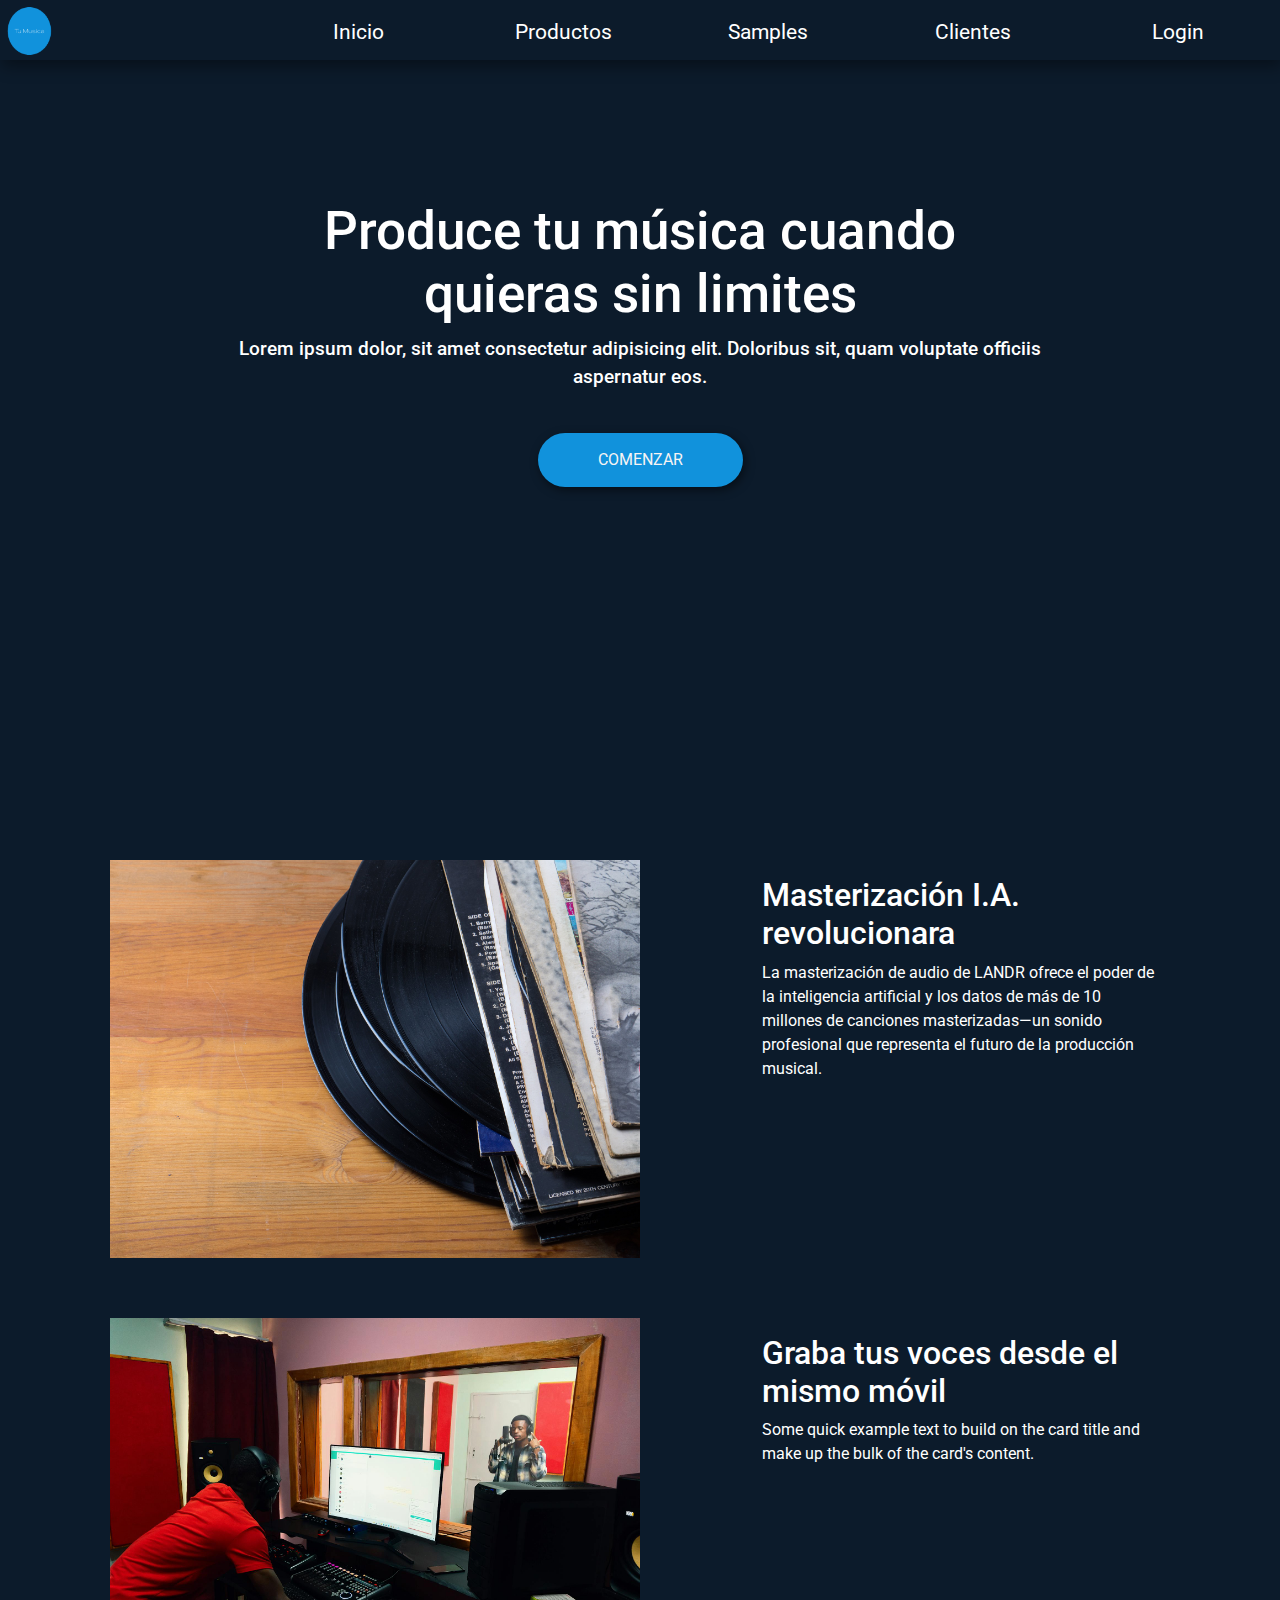
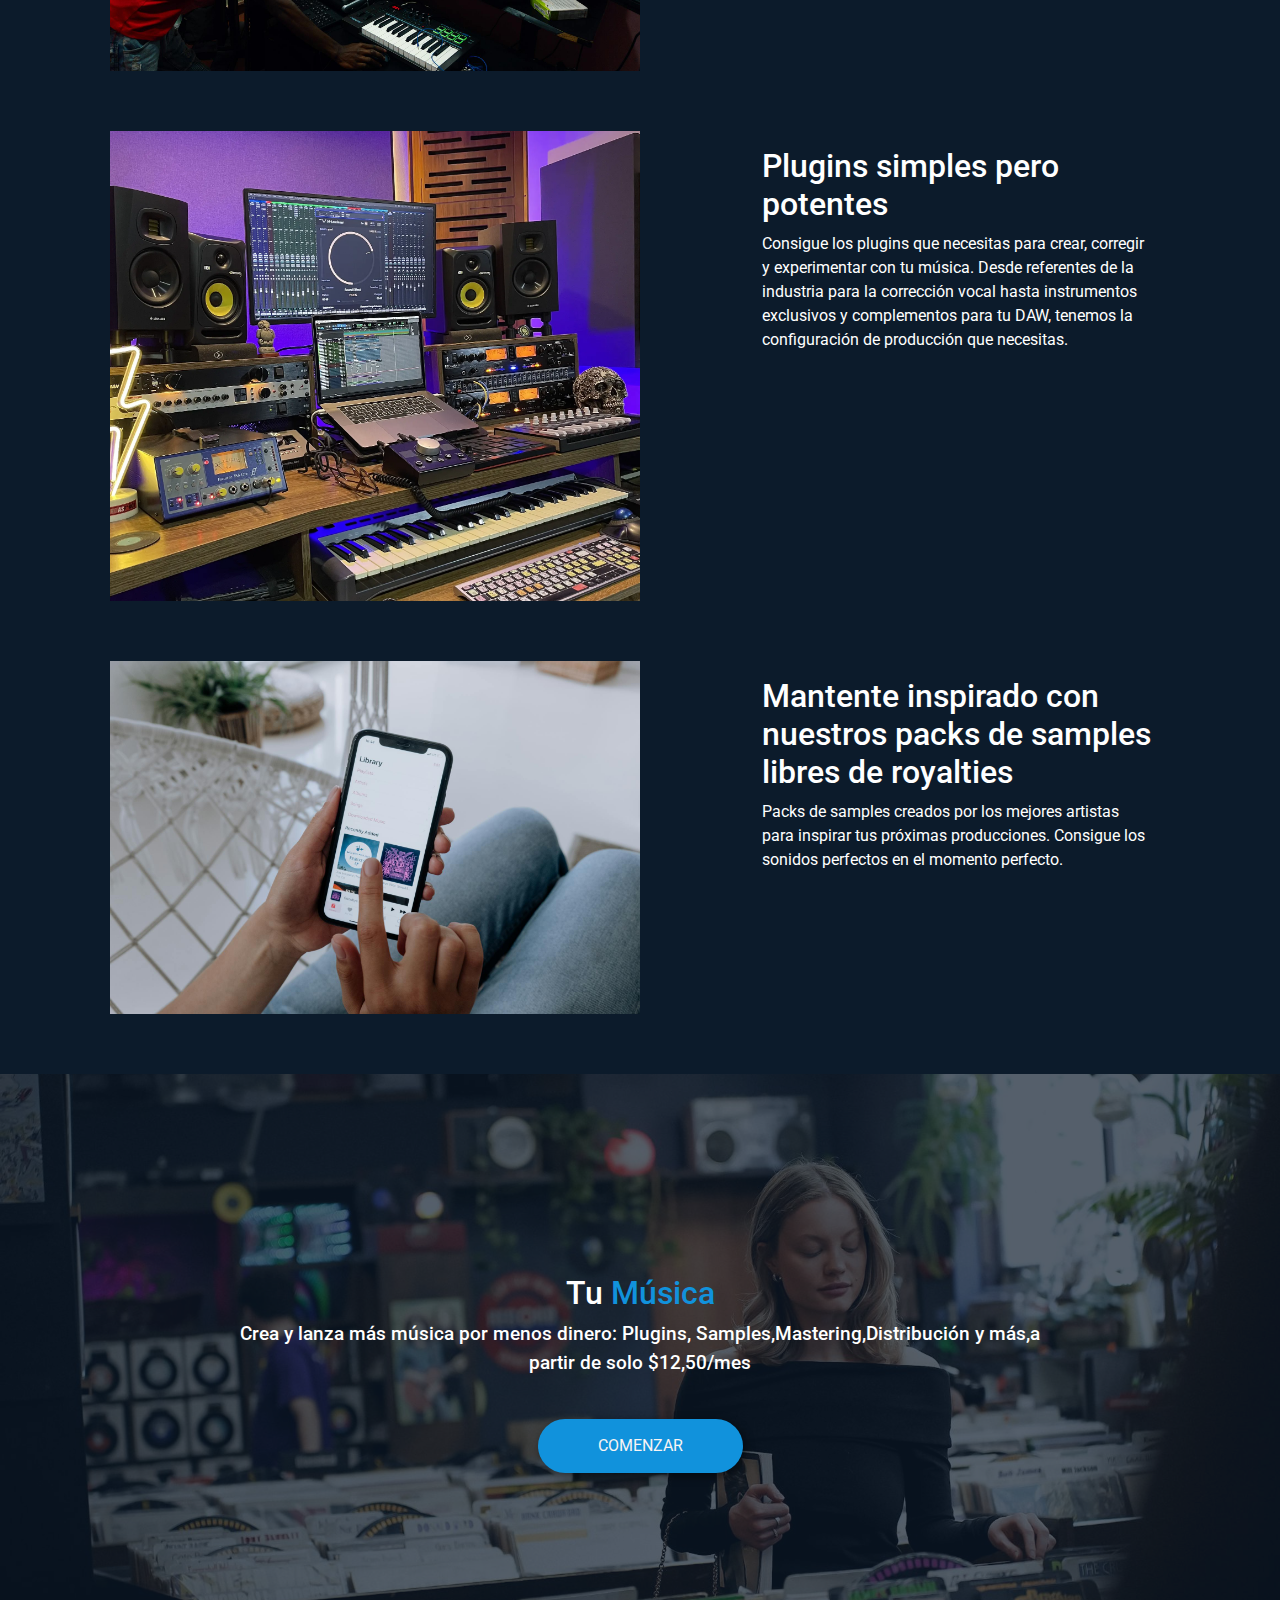
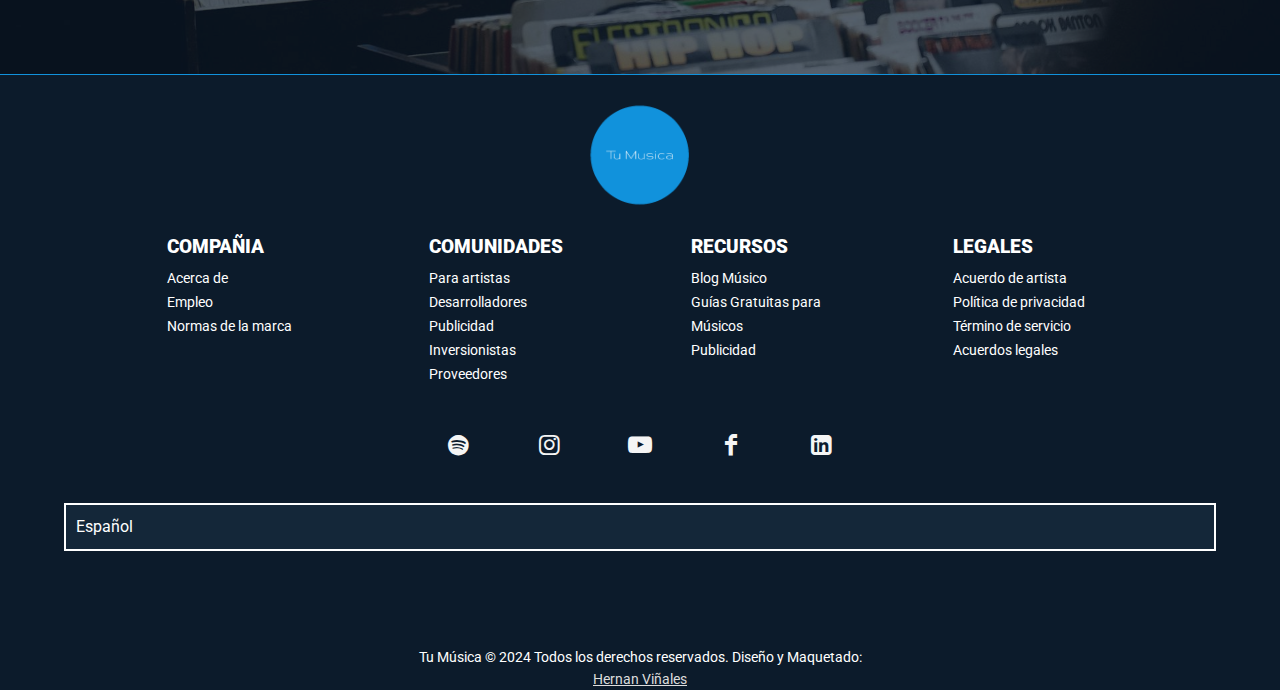
==== index.html @ 5f653633 "proyecto portfolio web con html css y js" ====
<!DOCTYPE html>
<html lang="en">
<head>
    <meta charset="UTF-8">
    <meta name="viewport" content="width=device-width, initial-scale=1.0">
    <title>::Tu música es tu lugar ::</title>

    <!-- Estilos CSS -->
    <link href="https://cdn.jsdelivr.net/npm/bootstrap@5.3.3/dist/css/bootstrap.min.css" rel="stylesheet" integrity="sha384-QWTKZyjpPEjISv5WaRU9OFeRpok6YctnYmDr5pNlyT2bRjXh0JMhjY6hW+ALEwIH" crossorigin="anonymous">
    <link rel="stylesheet" href="css/fontello.css">
    <link rel="stylesheet" href="css/index.css">



    <!-- Google Font -->
    <link rel="preconnect" href="https://fonts.googleapis.com">
    <link rel="preconnect" href="https://fonts.gstatic.com" crossorigin>
    <link href="https://fonts.googleapis.com/css2?family=Roboto:ital,wght@0,100;0,300;0,400;0,500;0,700;0,900;1,100;1,300;1,400;1,500;1,700;1,900&display=swap" rel="stylesheet">


    <!-- Theme Color -->
    <meta name="theme-color" content="#A366F1">

    <!-- Favicon -->
    <link rel="apple-touch-icon" sizes="180x180" href="assets/icons/apple-touch-icon.png">
    <link rel="icon" type="image/png" sizes="32x32" href="assets/icons/favicon-32x32.png">
    <link rel="icon" type="image/png" sizes="16x16" href="assets/icons/favicon-16x16.png">
    <link rel="manifest" href="assets/icons/site.webmanifest">

        <!--Metatags-->
    <meta name="description" content="Portafolio de un proyecto web desarrollado con HTML, CSS y Bootstrap,con diseño responsivo."> 
    <meta name="lang" content="es">
    <meta name="keywords" content="portfolio,música,producción,diseño web">
    <meta name="distribution" content="global">
    <meta name="author" content="Hernan Viñales">
    <meta name="robots" content="index, all, follow">

    <meta property="og:title" content="::Tu música es tu lugar ::">
    <meta property="og:description" content="Portfolio de proyecto web html, css y con diseño responsive">          
    <meta property="og:image" content="assets/icons/android-chrome-512x512.png"> 
    <meta property="og:url" content="https://www.">


</head>
<body>
  <!-- MODAL LOGIN -->

  <div class="modal fade" data-bs-backdrop="static" id="miModal">
    <div class="modal-dialog modal-dialog-centered  ">
      <div class="modal-content">
        <div class="modal-header">
          <img src="assets/icons/apple-touch-icon.png" alt="">
          <h2 class="modal-tittle">Tu Música</h2>
          <button class="btn-close" data-bs-dismiss="modal"></button>
        </div>
        <div class="modal-body">
          <form>
            <div class="mb-3">
              <label for="lbl-user" class="form-label">Email o nombre de usuario</label>
              <input type="text" class="form-control" id="lbl-user" placeholder="Email o nombre de usuario">
            </div>
            <div class="mb-3">
              <label for="lbl-user" class="form-label">Contraseña</label>
              <input type="text" class="form-control" id="lbl-user" placeholder="Contraseña ">
            </div>
            <button class="btn btn-success">Iniciar Sesión</button>
            <p id="hasOlvidado"><a href="#">¿Has olvidado tu contraseña?</a></p>
            <p><span>¿No tienes cuenta?</span><a href="#">Registrate en Tu Música</a></p>
          </form>
        </div>

      </div>
    </div>

  </div>

    <!-- NAVBAR -->
    <nav>   
        <div class="contenedor">
            <img id="logo" src="assets/icons/apple-touch-icon.png" alt="">
            <input type="checkbox" id="menu-bar">
            <label for="menu-bar"><img id="fotito" src="assets/imagenes/menu.png" alt=""></label>
            <div class="menu" >
                <ul class="list-unstyled">
                    <li>Inicio</li>
                    <li>Productos</li>
                    <li>Samples</li>
                    <li>Clientes</li>
                    <li data-bs-toggle="modal" data-bs-target="#miModal">Login</li>
                </ul>
            </div>
        </div>    
    </nav>
    <div id="relleno"></div>
    <header> 
        <!-- CAROUSEL -->
      
         <div id="carouselExampleAutoplaying" class="carousel slide" data-bs-ride="carousel">
            <div class="carousel-inner">
              <div class="carousel-item active">
                <img src="assets/imagenes/studio1.jpg" class="d-block w-100" alt="imagen de una bateria electrónica">
              </div>
              <div class="carousel-item">
                <img src="assets/imagenes/studio2.jpg" class="d-block w-100" alt="imagen de un rapero">
              </div>
              <div class="carousel-item">
                <img src="assets/imagenes/studio3.jpg" class="d-block w-100" alt="imagen de una guitarra electrica">
              </div>
            </div>
          
          </div>
          <div id="container-video">
            <video src="assets/video/45450-443133809.mp4"  autoplay muted loop></video>
          </div>
          <div id="container-slogan">
              <div id="slogan">
                  <h1 >Produce tu música cuando quieras sin limites</h1>
              <p>Lorem ipsum dolor, sit amet consectetur adipisicing elit. Doloribus sit, quam voluptate officiis aspernatur eos.</p>
              <button >COMENZAR</button>
              </div>
          </div>
    </header>
    <main> 

      <section class="contenedorUno container-md">
          <div class="card">
              <img src="assets/imagenes/card1.jpg"  alt="imagen de una interfaz de masterizacion de audio">
              <div class="card-body">
                <h2 class="card-title">Masterización I.A. revolucionara</h2>
                <p class="card-text">La masterización de audio de LANDR ofrece el poder de la inteligencia artificial y los datos de más de 10 millones de canciones masterizadas—un sonido profesional que representa el futuro de la producción musical.</p>

              </div>
            </div>
          <div class="card">
                <img src="assets/imagenes/card2.jpg"  alt="imagen de una persona grabando su voz en el estudio">
                <div class="card-body">
                  <h2 class="card-title">Graba tus voces desde el mismo móvil</h2>
                  <p class="card-text">Some quick example text to build on the card title and make up the bulk of the card's content.</p>

                </div>
              </div>
            <div class="card">
                <img src="assets/imagenes/card3.webp"  alt="imagen de plugins">
                <div class="card-body">
                  <h2 class="card-title">Plugins simples pero potentes</h2>
                  <p class="card-text">Consigue los plugins que necesitas para crear, corregir y experimentar con tu música. Desde referentes de la industria para la corrección vocal hasta instrumentos exclusivos y complementos para tu DAW, tenemos la configuración de producción que necesitas.</p>
                </div>
              </div>
            <div class="card">
                <img src="assets/imagenes/card4.jpg"  alt="imagen de una persona eligiendo su sample pack favorito">
                <div class="card-body">
                  <h2 class="card-title">Mantente inspirado con nuestros packs de samples libres de royalties</h2>
                  <p class="card-text">Packs de samples creados por los mejores artistas para inspirar tus próximas producciones. Consigue los sonidos perfectos en el momento perfecto.</p>

                </div>
              </div>
        </section>
        <section class="contenedorDos">
            <div class="plan">
                <img id="refPago" src="assets/imagenes/planesPago.jpg" alt="">
                <div id="slogan-plan">
                    <div id="slogan">
                        <h2>Tu <span>Música</span></h2>
                    <p>Crea y lanza más música por menos dinero: Plugins, Samples,Mastering,Distribución y más,a partir de solo $12,50/mes </p>
                    <button >COMENZAR</button>
                    </div>
                </div>
    
            </div>
            <div class="comments">
              <div id="carouselExampleDark" class="carousel carousel-dark slide">
                <div class="carousel-indicators">
                  <input type="radio" data-bs-target="#carouselExampleDark" data-bs-slide-to="0" class="active" aria-current="true" aria-label="Slide 1"></input>
                  <input type="radio" data-bs-target="#carouselExampleDark" data-bs-slide-to="1" aria-label="Slide 2"></input>
                  <input type="radio" data-bs-target="#carouselExampleDark" data-bs-slide-to="2" aria-label="Slide 3"></input>
                </div>
                <div class="carousel-inner">
                  <div class="carousel-item active" data-bs-interval="10000">
                    <blockquote class="blockquote">
                      <p class="mb-0">“El éxito es la suma de pequeños esfuerzos repetidos día tras día.”</p>
                      <footer class="blockquote-footer">
                        <cite title="Source Title">Robert Collier</cite>
                      </footer>
                    </blockquote>
                  </div>
                  <div class="carousel-item" data-bs-interval="2000">
                    <blockquote class="blockquote">
                      <p class="mb-0">“El éxito es la suma de pequeños esfuerzos repetidos día tras día.”</p>
                      <footer class="blockquote-footer">
                        <cite title="Source Title">Robert Collier</cite>
                      </footer>
                    </blockquote>
                  </div>
                  <div class="carousel-item">
                    <blockquote class="blockquote">
                      <p class="mb-0">“El éxito es la suma de pequeños esfuerzos repetidos día tras día.”</p>
                      <footer class="blockquote-footer">
                        <cite title="Source Title">Robert Collier</cite>
                      </footer>
                    </blockquote>
                  </div>
                </div>
                <button class="carousel-control-prev" type="button" data-bs-target="#carouselExampleDark" data-bs-slide="prev">
                  <span class="carousel-control-prev-icon" aria-hidden="true"></span>
                  <span class="visually-hidden">Previous</span>
                </button>
                <button class="carousel-control-next" type="button" data-bs-target="#carouselExampleDark" data-bs-slide="next">
                  <span class="carousel-control-next-icon" aria-hidden="true"></span>
                  <span class="visually-hidden">Next</span>
                </button>
              </div>      
            </div>
        </section>
    </main>
    <footer id="footerPrincipal">
      <div id="logoFooter">
        <img src="assets/icons/android-chrome-512x512.png" alt="">
      </div>
      <div id="footerVinculos">
        <section>
          <h3>COMPAÑIA</h3>
          <ul>
            <li><a href="#">Acerca de</a></li>
            <li><a href="#">Empleo</a></li>
            <li><a href="#">Normas de la marca</a></li>
          </ul>
        </section>
        <section>
          <h3>COMUNIDADES</h3>
          <ul>
            <li><a href="#">Para artistas</a></li>
            <li><a href="#">Desarrolladores</a></li>
            <li><a href="#">Publicidad</a></li>
            <li><a href="#">Inversionistas</a></li>
            <li><a href="#">Proveedores</a></li>
          </ul>
        </section>
        <section>
          <h3>RECURSOS</h3>
          <ul>
            <li><a href="#">Blog Músico</a></li>
            <li><a href="#">Guías Gratuitas para Músicos</a></li>
            <li><a href="#">Publicidad</a></li>
          </ul>
        </section>
        <section>
          <h3>LEGALES</h3>
          <ul>
            <li><a href="#">Acuerdo de artista</a></li>
            <li><a href="#">Política de privacidad</a></li>
            <li><a href="#">Término de servicio</a></li>
            <li><a href="#">Acuerdos legales</a></li>
          </ul>
        </section>
      </div>
      <div id="redesFooter">
        <i class="icon-spotify"></i>
        <i class="icon-instagram"></i>
        <i class="icon-youtube-play"></i>
        <i class="icon-facebook"></i>
        <i class="icon-linkedin-squared"></i>
      </div>
      <div id="lenguajeFooter">
        <select id="language-menu">
          <option value="en">English</option>
          <option value="es" selected>Español</option>
          <option value="fr">Français</option>
          
        </select>
      </div>
      
      <div id="copyFooter">
        <p>Tu Música &copy;  2024 Todos los derechos reservados. Diseño y Maquetado: <a href="https://www.linkedin.com/in/hernan-vinales-304808326/" target="_blank"> Hernan Viñales</a></p>
      </div>
    </footer>
    
    <!-- JS BOOTSTRAP -->

<script src="https://cdn.jsdelivr.net/npm/@popperjs/core@2.11.8/dist/umd/popper.min.js" integrity="sha384-I7E8VVD/ismYTF4hNIPjVp/Zjvgyol6VFvRkX/vR+Vc4jQkC+hVqc2pM8ODewa9r" crossorigin="anonymous"></script>
<script src="https://cdn.jsdelivr.net/npm/bootstrap@5.3.3/dist/js/bootstrap.min.js" integrity="sha384-0pUGZvbkm6XF6gxjEnlmuGrJXVbNuzT9qBBavbLwCsOGabYfZo0T0to5eqruptLy" crossorigin="anonymous"></script>
<script src="js/index.js"></script>
</body>
</html>
---- css/fontello.css ----
@font-face {
  font-family: 'fontello';
  src: url('../font/fontello.eot?54312910');
  src: url('../font/fontello.eot?54312910#iefix') format('embedded-opentype'),
       url('../font/fontello.woff2?54312910') format('woff2'),
       url('../font/fontello.woff?54312910') format('woff'),
       url('../font/fontello.ttf?54312910') format('truetype'),
       url('../font/fontello.svg?54312910#fontello') format('svg');
  font-weight: normal;
  font-style: normal;
}
/* Chrome hack: SVG is rendered more smooth in Windozze. 100% magic, uncomment if you need it. */
/* Note, that will break hinting! In other OS-es font will be not as sharp as it could be */
/*
@media screen and (-webkit-min-device-pixel-ratio:0) {
  @font-face {
    font-family: 'fontello';
    src: url('../font/fontello.svg?54312910#fontello') format('svg');
  }
}
*/
[class^="icon-"]:before, [class*=" icon-"]:before {
  font-family: "fontello";
  font-style: normal;
  font-weight: normal;
  speak: never;

  display: inline-block;
  text-decoration: inherit;
  width: 1em;
  margin-right: .2em;
  text-align: center;
  /* opacity: .8; */

  /* For safety - reset parent styles, that can break glyph codes*/
  font-variant: normal;
  text-transform: none;

  /* fix buttons height, for twitter bootstrap */
  line-height: 1em;

  /* Animation center compensation - margins should be symmetric */
  /* remove if not needed */
  margin-left: .2em;

  /* you can be more comfortable with increased icons size */
  /* font-size: 120%; */

  /* Font smoothing. That was taken from TWBS */
  -webkit-font-smoothing: antialiased;
  -moz-osx-font-smoothing: grayscale;

  /* Uncomment for 3D effect */
  /* text-shadow: 1px 1px 1px rgba(127, 127, 127, 0.3); */
}

.icon-linkedin-squared:before { content: '\e800'; } /* '' */
.icon-down-open:before { content: '\e801'; } /* '' */
.icon-youtube-play:before { content: '\f16a'; } /* '' */
.icon-instagram:before { content: '\f16d'; } /* '' */
.icon-spotify:before { content: '\f1bc'; } /* '' */
.icon-facebook:before { content: '\f30c'; } /* '' */
---- css/index.css ----
*{box-sizing: border-box;margin:0;padding: 0;}

html{
    --colorMainUno:#1192DC;
    --colorMainDos:#0C1B2B;
}
body,main,header,nav,footer,.card,.contenedorUno,.contenedorDos{width:100% !important}

body{
    background-color: #0C1B2B;
    font-family: "Roboto", sans-serif;  
}
#relleno{
    height:60px;

}

/* MODAL LOGIN */

div.modal{
    z-index: 3000 !important;
}

div.modal-content{
    background-color: var(--colorMainDos);
    color: white;
    border: 1px solid rgb(114, 114, 114) !important;
    padding:10px;
    position: relative;
    z-index: 2002 !important;
    
 

}

.modal-header img{
    width:70px;
}

button.btn-close{
    filter: invert();
    position: absolute;
    top: 30px;
    right: 30px;
    font-size: 1rem;
}


form button{
    background-color: var(--colorMainUno) !important ;
    margin: 20px 0;
    outline: none !important;
    border-radius: 50px !important;
    width:100%;
    height:45px;

    
}

form a{
    text-decoration: none;
    color: white;
}

#hasOlvidado{
    text-align: center;
    margin-bottom: 2.4rem;
}

form span{
    color: #8d8d8d;
    margin-right:5px;
}


/* NAV BAR */

#menu-bar{
    display: none;
}

nav{
    position: fixed;
    z-index:2000;
}

.contenedor{
    height:60px;
    background-color: #0C1B2B;
 
  
    width: 100%;

    box-shadow: 2px 6px 15px rgba(0, 0, 0, 0.4);    
 
}
.contenedor label{
    position: absolute;
    right: 15px;
    top: 14px;

}

#fotito{
    filter: invert();
    cursor: pointer;
}

.menu{
    height:100vh;
    position: absolute;
    width:80%;
    top:3.7rem;
    background-color: #0C1B2B;
    transform: translateX(125%);
    transition:0.5s;
   
}


.menu ul{
    color: white;
     font-weight: semi-bold;
     font-size:1.3rem;
  
     
     
}

.menu ul li{
width:100%;
height:50px;
padding:30px 40px ;
display: flex;
align-items: center;

}


#menu-bar:checked ~ .menu{
    transform: translateX(25%)
}


#logo{
    width:53px;
    margin-left:3px;
    margin-top: 2px;

}

/* CAROUSEL */

header{
    height:700px;
}

header .carousel-item img{
    height:700px;
    object-fit: cover;
    
}
header .carousel{
    position: relative; 
}

#container-slogan,#slogan-plan{
    position: absolute;
    top: 150px;
    color: white;
    width:100%;
    height: 300px;
    margin:0 auto;
    
}

#slogan{
    text-align: center;
    padding:40px;
}
#slogan h1{
    font-size: 2.2em;
}

#slogan p{
font-size:1.2rem;
font-weight: bold;


}
#container-slogan button,#slogan-plan button{
    margin-top:25px;
    padding:15px 60px;
    border-radius: 30px;
    background-color: #1192DC;
    outline: none;
    border: none;
    color: rgb(247, 244, 244);
    box-shadow: 2px 3px 10px rgba(0, 0, 0, 0.5);
}

#container-video{
    display: none;
}

/* MAIN */

.contenedorUno{
    margin-top:100px;
}
.card{
    background-color: transparent;
    color: white;
    border:none;
    
}


.plan{
    width:100%;
    margin:0 !important;
    padding: 0 !important;
    position: relative;
}


#refPago{
    height:600px;
    object-fit: cover;
    width:100%;
    object-position: 80%;
    opacity:.3;
}

span{
    color:#1192DC ;
}

/* CAROUSEL CITAS */

.comments .carousel{
    height:500px;
}

.carousel-indicators input[type='radio']{
    border-radius: 50%;
    width:12px;
    height: 12px;
    margin-right:20px;
}

.comments .carousel-item{
    color: white;
}

.blockquote{
    height:500px;
    padding-top:150px;
    text-align: center;
    width:50%;
    margin: 0 auto;
}

.blockquote-footer{

        margin-top:50px;
        color:white


}


/* FOOTER */


#footerPrincipal{

    border-top:1px solid var(--colorMainUno);
    
}

/* LOGO FOOTER*/

#logoFooter img{
    
    width:120px;
    margin:20px auto;
    display: block;
}

/* VINCULOS FOOTER */

#footerVinculos{
    margin-top: 50px;
    margin-bottom: 60px;
    display: flex;
    flex-wrap: wrap;
    justify-content: center;
}
section{

    width: 160px; 
}

h3{
    font-size: .9rem;
    color: #ffffff;
    font-weight: 900;
   

}
ul{
    list-style: none;
    padding: 0;
    
}

ul li a{
    font-size: .8em;
    color: rgb(255, 255, 255);
    text-decoration: none;
    
}



/* LENGUAJE FOOTER */

    #lenguajeFooter{
        position: relative;
        width:100%;
        margin-top:40px;
    }

    #language-menu{
        color: white;
        width:90%;
        border:2px solid white !important;
        padding:10px;
        text-align:left;
        display: block;
        margin: 0 auto;
        background-color: #142739;
        appearance: none;
        position: relative;
    }

    option{
    color: white;
    font-size:1.2em;
    position: absolute;
    top:5px;
    right: 36px;
    }

    .dropdown-menu{
        width:90%;
        background-color: #142739;
    }

    .dropdown-item{
        color: white;
        font-weight: 400;
    padding:20px 10px;
        

    }

    .icon-down-open{
        color: white;
        position: absolute;
        top: 8px;
        right: 40px;
        font-size: 1.4rem;

    }

    /* REDES SOCIALES*/

    #redesFooter{

    width:92%;
    margin:25px auto;
    display: flex;
    color: rgb(245, 245, 245);
    font-size:1.3em;
    justify-content: space-around


    }


    /* DERECHOS DE AUTOR */

    #copyFooter{

        margin-top: 3rem;
        color: white;
        text-align: center;
        font-size: .9rem;
    }

    #copyFooter p{

        display: block;
        text-decoration: none;
        color:rgb(255, 255, 255);
        margin-bottom:10px;

    }

@media screen and (min-width:768px){

    /* MODAL LOGIN */


    div.modal-content{
        background-color: var(--colorMainDos);
        color: white;
        border: 1px solid rgb(114, 114, 114) !important;
        padding:50px;
        position: relative;
        z-index: 2002 !important;
        
    }
 
    /* NAV */

    .contenedor label{
        position: absolute;
        right: 25px;
        top: 14px;
    
    }

    .menu{
        height:100vh;
        position: absolute;
        width:50%;
        top:3.7rem;
        background-color: #0C1B2B;
        transform: translateX(200%);
        transition:0.5s;
       
    }
    
    
    .menu ul{
        color: white;
         font-weight: semi-bold;
         font-size:1.3rem;
      
          
    }
    
    .menu ul li{
    width:100%;
    height:50px;
    padding:30px 40px ;
    
    }
    
    
    
    #menu-bar:checked ~ .menu{
        transform: translateX(100%)
    }
    
    
    #logo{
        width:55px;
        margin-left:12px;
        margin-top: 2px;
    
    }


    /* VINCULOS FOOTER */

    #footerVinculos{
        margin-top: 70px;
        display: flex;
        flex-wrap: wrap;
        justify-content: center;
        gap: 23px;
    }
    section{

        width: 160px; 
    }

    h3{
        font-size: 1.2rem;
        color: #ffffff;

    }
    ul{
        list-style: none;
        padding: 0;
        
    }

    ul li a{
        font-size: .9em;
        color: rgb(255, 255, 255);
        text-decoration: none;
        
    }

}

@media screen and (min-width:992px){

     /* NAV BAR */

    .contenedor{
        display: flex;
    
    }
    #logo{
        margin-left: auto;
    }

    .contenedor label{
        position: absolute;
        right: 15px;
        top: 14px;
        display: none;
    }

    .menu{
        height:60px;
        position: inherit;
        width:80%;
        margin-left: auto;
        transform: none;
        transition:0s;

    }

    .menu ul{
        color: white;
        font-weight: semi-bold;
        font-size:1.3rem;
        display: flex;


    }

    .menu ul li{

    height:50px;
    padding:30px 40px ;
    display: flex;
    align-items: center;
    justify-content: center;
    padding-top:33px;
    cursor: pointer;
    }


    .menu ul li:hover{
        background-color: white;
        color: black;
    }




    #menu-bar:checked ~ .menu{
        transform: translateX(25%)
    }


    #logo{
        width:53px;
        margin-left:3px;
        margin-top: 2px;
        

    }


    /* CAROUSEL */

    .carousel{
        display: none;
      
    }

    nav{
      max-width:100vw;
    }


    #container-video{
        display: block;   
    }

    video{
        width: 100%;
        height:700px;
        object-fit: cover;
        opacity:.8;
    }


    
    #container-slogan,#slogan-plan{
        position: absolute;
        top: 160px;
        color: white;
        width:100%;
        height: 300px;
        margin:0 auto;

    }
    
    #slogan{
        font-size:1.5rem;
        width: 70%;
        margin:0 auto;
        text-align: center;
        padding:40px;
    }
    #slogan p{
    font-size:1.2rem;
    font-weight:500;
    }
    #container-slogan button,#slogan-plan button{
        font-size: 1rem;
        margin-top:25px;
        padding:15px 60px;
        border-radius: 30px;
        background-color: #1192DC;
        outline: none;
        border: none;
        color: rgb(247, 244, 244);
        box-shadow: 2px 3px 10px rgba(0, 0, 0, 0.5);
    }


    /*MAIN*/
   
 
    .contenedorUno{
       width:100%;
  
    }

    .card{

        margin-bottom:60px;
        margin: 60px auto;
        display: flex;
        width:95% !important;
        flex-direction: row;
        justify-content: center;
        gap:3rem
      
    }

    .card img{
       
        width:50%;
        object-fit: cover;
    }

    .card-body{
        max-width: 40%;
      
    }

  .card-body h5{
    font-size: 2.5rem;
      
    } 
}


@media screen and (min-width:1200px){

    /* MODAL LOGIN */

    
form button{
    background-color: var(--colorMainUno) !important ;
    margin: 10px 0;
    outline: none !important;
    border-radius: 50px !important;
    width:100%;
    height:40px;
    
}

    /*MAIN*/

        #relleno{

            height: 60px;
        }

     .navbar-hidden {
        transform: translateY(-100%); 
     }


    nav{
        transition: transform .6s ease; 
    
    }
 
    .contenedorUno{
        width:100%;

   
     }
 
     .card{
 
         margin-bottom:60px;
         margin: 60px auto;
         display: flex;
         width:95% !important;
         flex-direction: row;
         justify-content: space-between;
         gap:3rem;
       
       
     }
 
     .card img{
        
         width:50%;
         object-fit: cover;
     }
 
     .card-body{
         max-width: 40%;
       
     }
 
   .card-body h5{
     font-size: 2.5rem;
       
     } 


     /* FOOTER */


#footerPrincipal{

    height:450px;
    border-top:1px solid var(--colorMainUno);
    
}

/* LOGO FOOTER*/

#logoFooter img{
    
    width:120px;
    margin:20px auto;
    display: block;
}

/* VINCULOS FOOTER */

#footerVinculos{
    width: 80%;
    margin-top: 80px;
    margin: 0 auto;
    display: flex;
    flex-wrap: wrap;
    justify-content: space-around;

}
section{

    width: 160px; 
}

h3{
    font-size: 1.2rem;
    color: #ffffff;

}
ul{
    list-style: none;
    padding: 0;
    
}

ul li a{
    font-size: .9em;
    color: rgb(255, 255, 255);
    text-decoration: none;
    
}

/* DERECHOS DE AUTOR */

#copyFooter{
    margin-top: 6rem;
    color: white;
    text-align: center;
    font-size: .9rem;
}

#copyFooter a{
    display: block;

    color:rgb(221, 221, 221);
    margin-bottom:10px;
}

/* LENGUAJE FOOTER */

#lenguajeFooter{
    position: relative;
    width:100%;
    margin-top:40px;
}

#language-menu{
    color: white;
    width:90%;
    border:2px solid white !important;
    padding:10px;
    text-align:left;
    display: block;
    margin: 0 auto;
    background-color: #142739;
    appearance: none;
    position: relative;
}

option{
color: white;
font-size:1.2em;
position: absolute;
top:5px;
right: 36px;
}

.dropdown-menu{
    width:90%;
    background-color: #142739;
}

.dropdown-item{
    color: white;
    font-weight: 400;
   padding:20px 10px;
    

}

.icon-down-open{
    color: white;
    position: absolute;
    top: 8px;
    right: 40px;
    font-size: 1.4rem;

}

/* REDES SOCIALES*/

#redesFooter{

   width:40%;
   margin:25px auto;
   display: flex;
   color: rgb(245, 245, 245);
   font-size:1.5rem;
   justify-content: space-evenly;
  


}
    
}
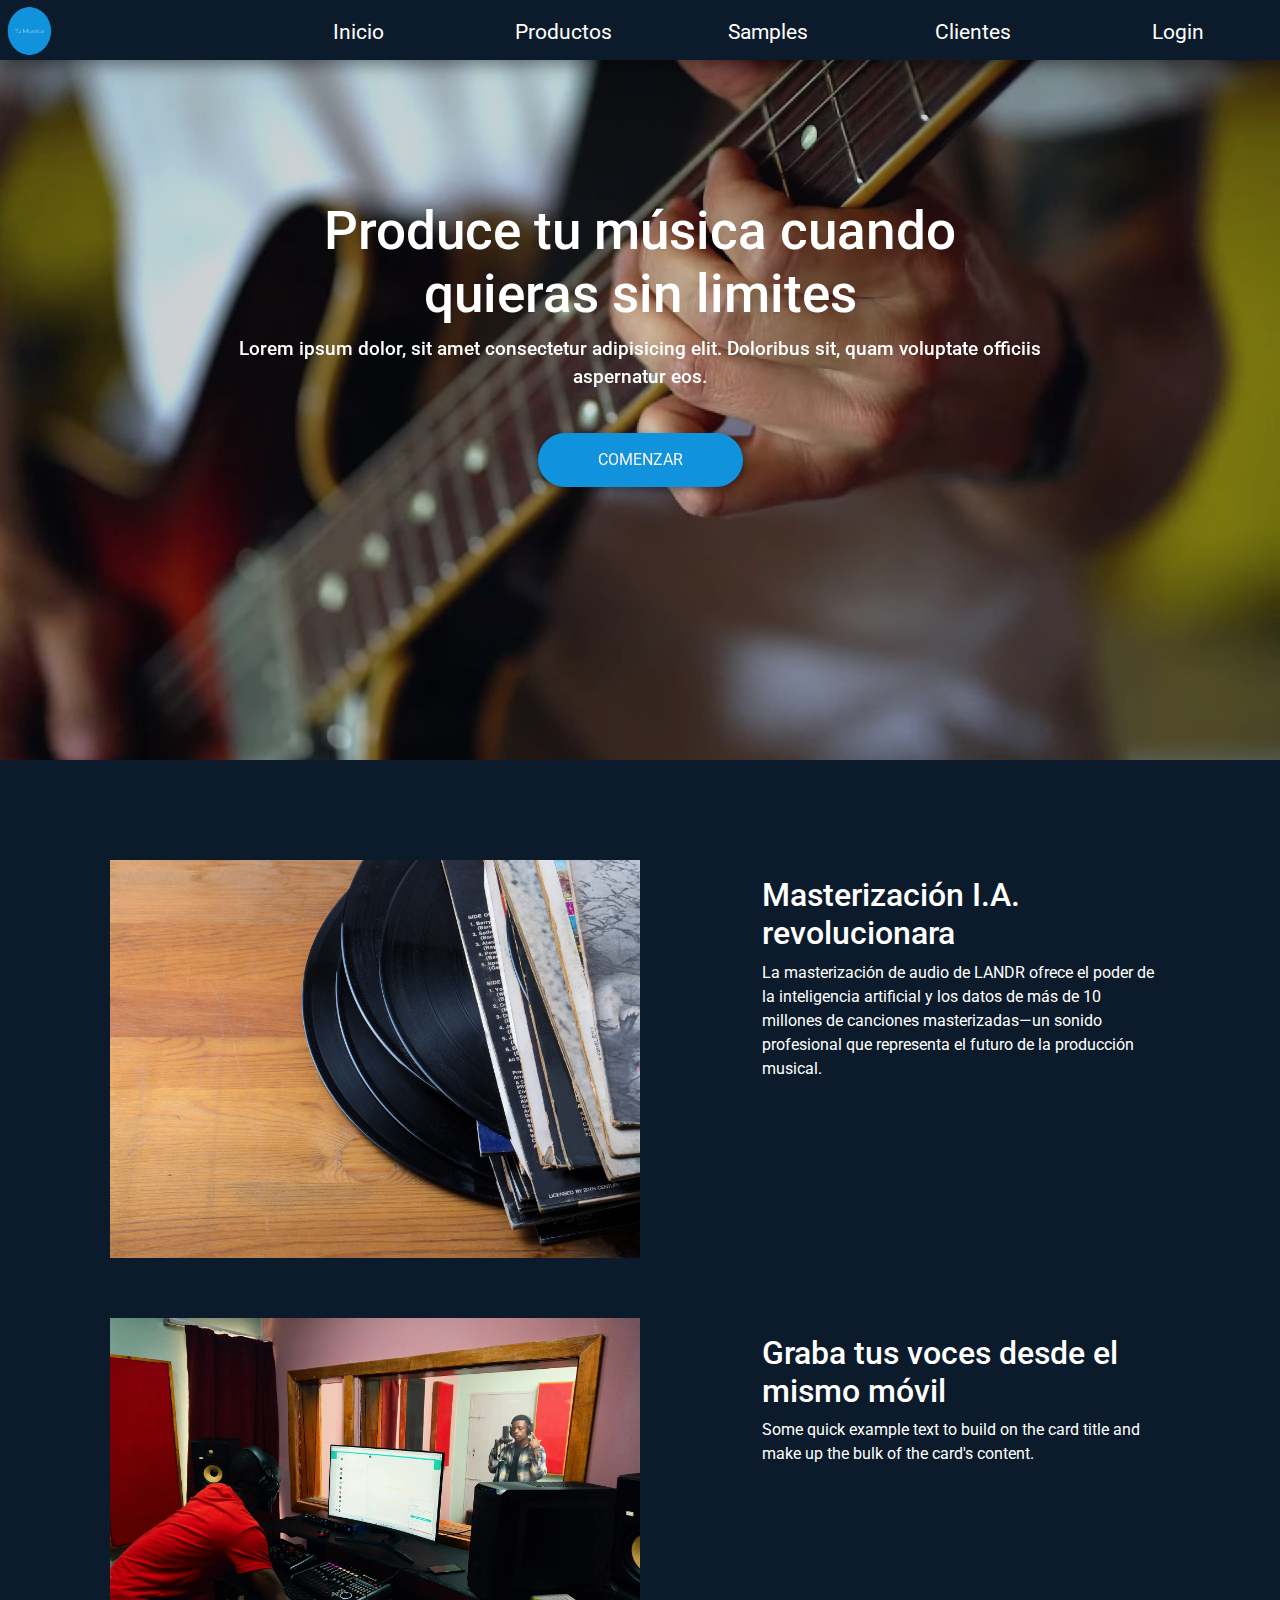
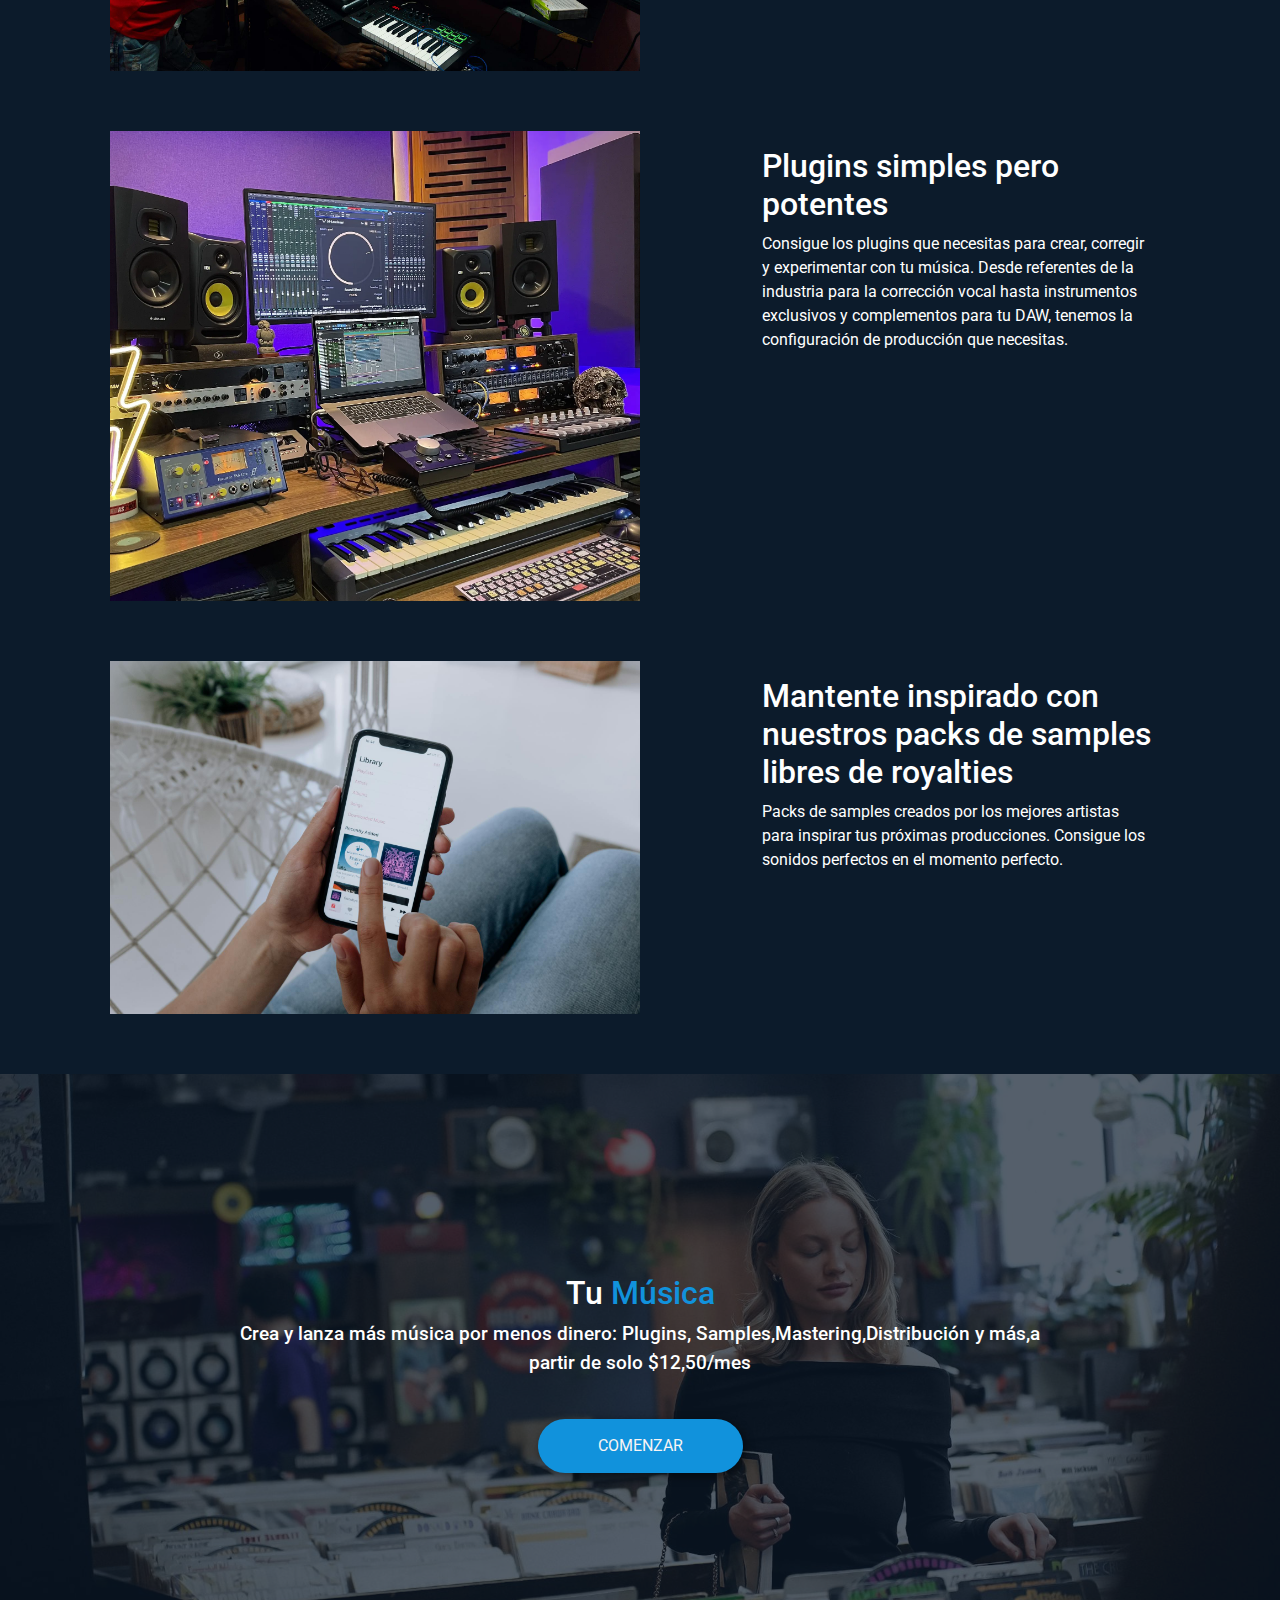
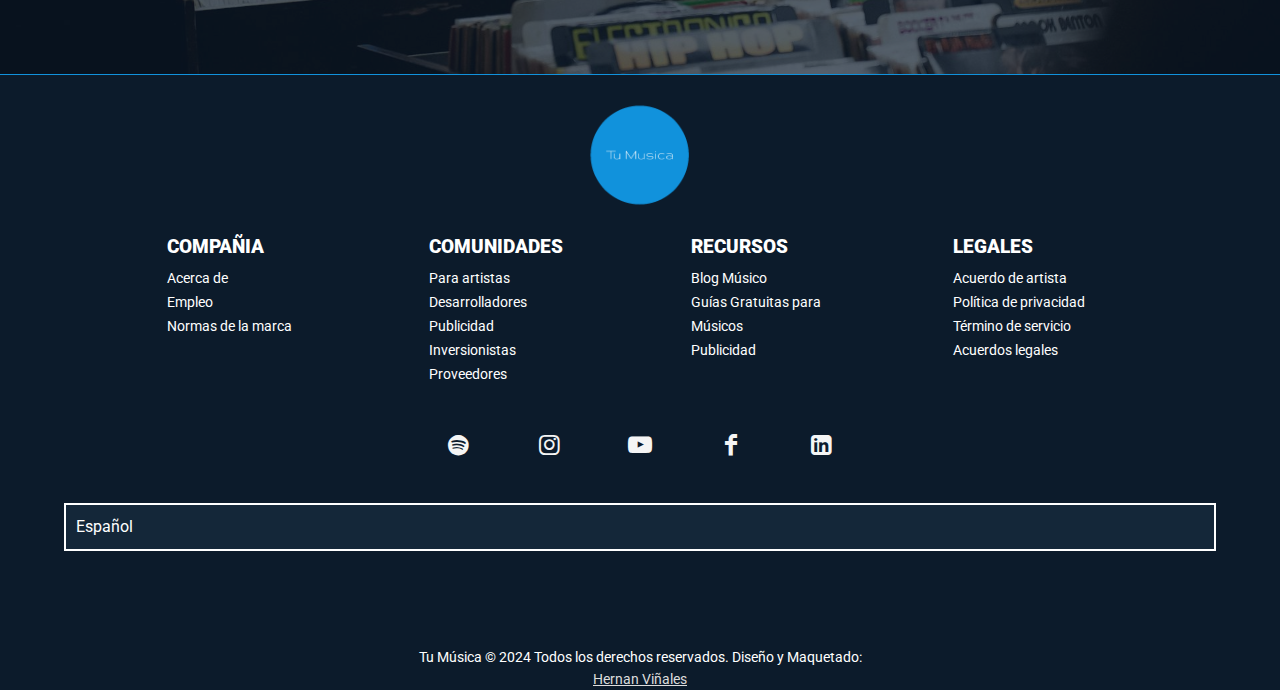
==== commit 17c56a8a: "cambie el formato de video de mp4 a webm" ====
--- a/index.html
+++ b/index.html
@@ -38,7 +38,7 @@
     <meta property="og:title" content="::Tu música es tu lugar ::">
     <meta property="og:description" content="Portfolio de proyecto web html, css y con diseño responsive">          
     <meta property="og:image" content="assets/icons/android-chrome-512x512.png"> 
-    <meta property="og:url" content="https://www.">
+    <meta property="og:url" content="https://proyectowebresponsive.netlify.app/">
 
 
 </head>
@@ -110,7 +110,7 @@
           
           </div>
           <div id="container-video">
-            <video src="assets/video/45450-443133809.mp4"  autoplay muted loop></video>
+            <video src="assets/video/videoHeader.webm"  autoplay muted loop></video>
           </div>
           <div id="container-slogan">
               <div id="slogan">
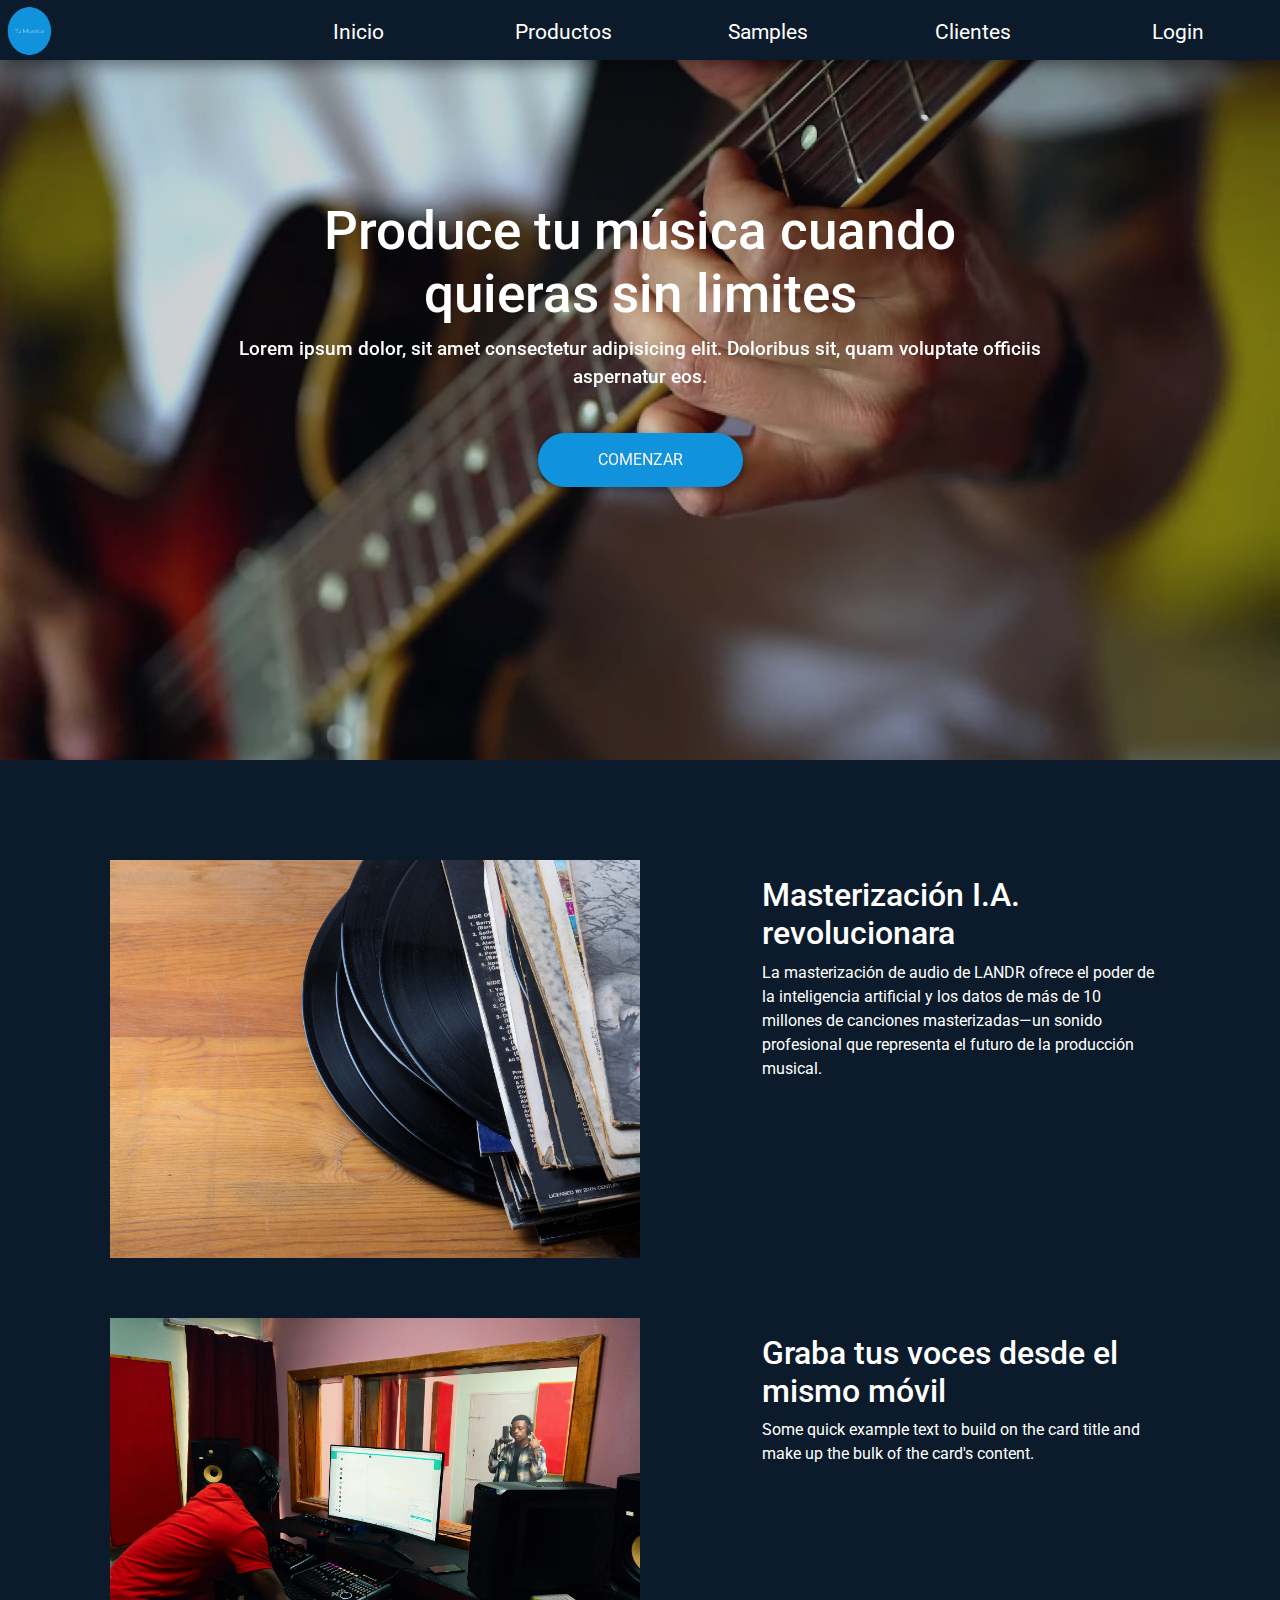
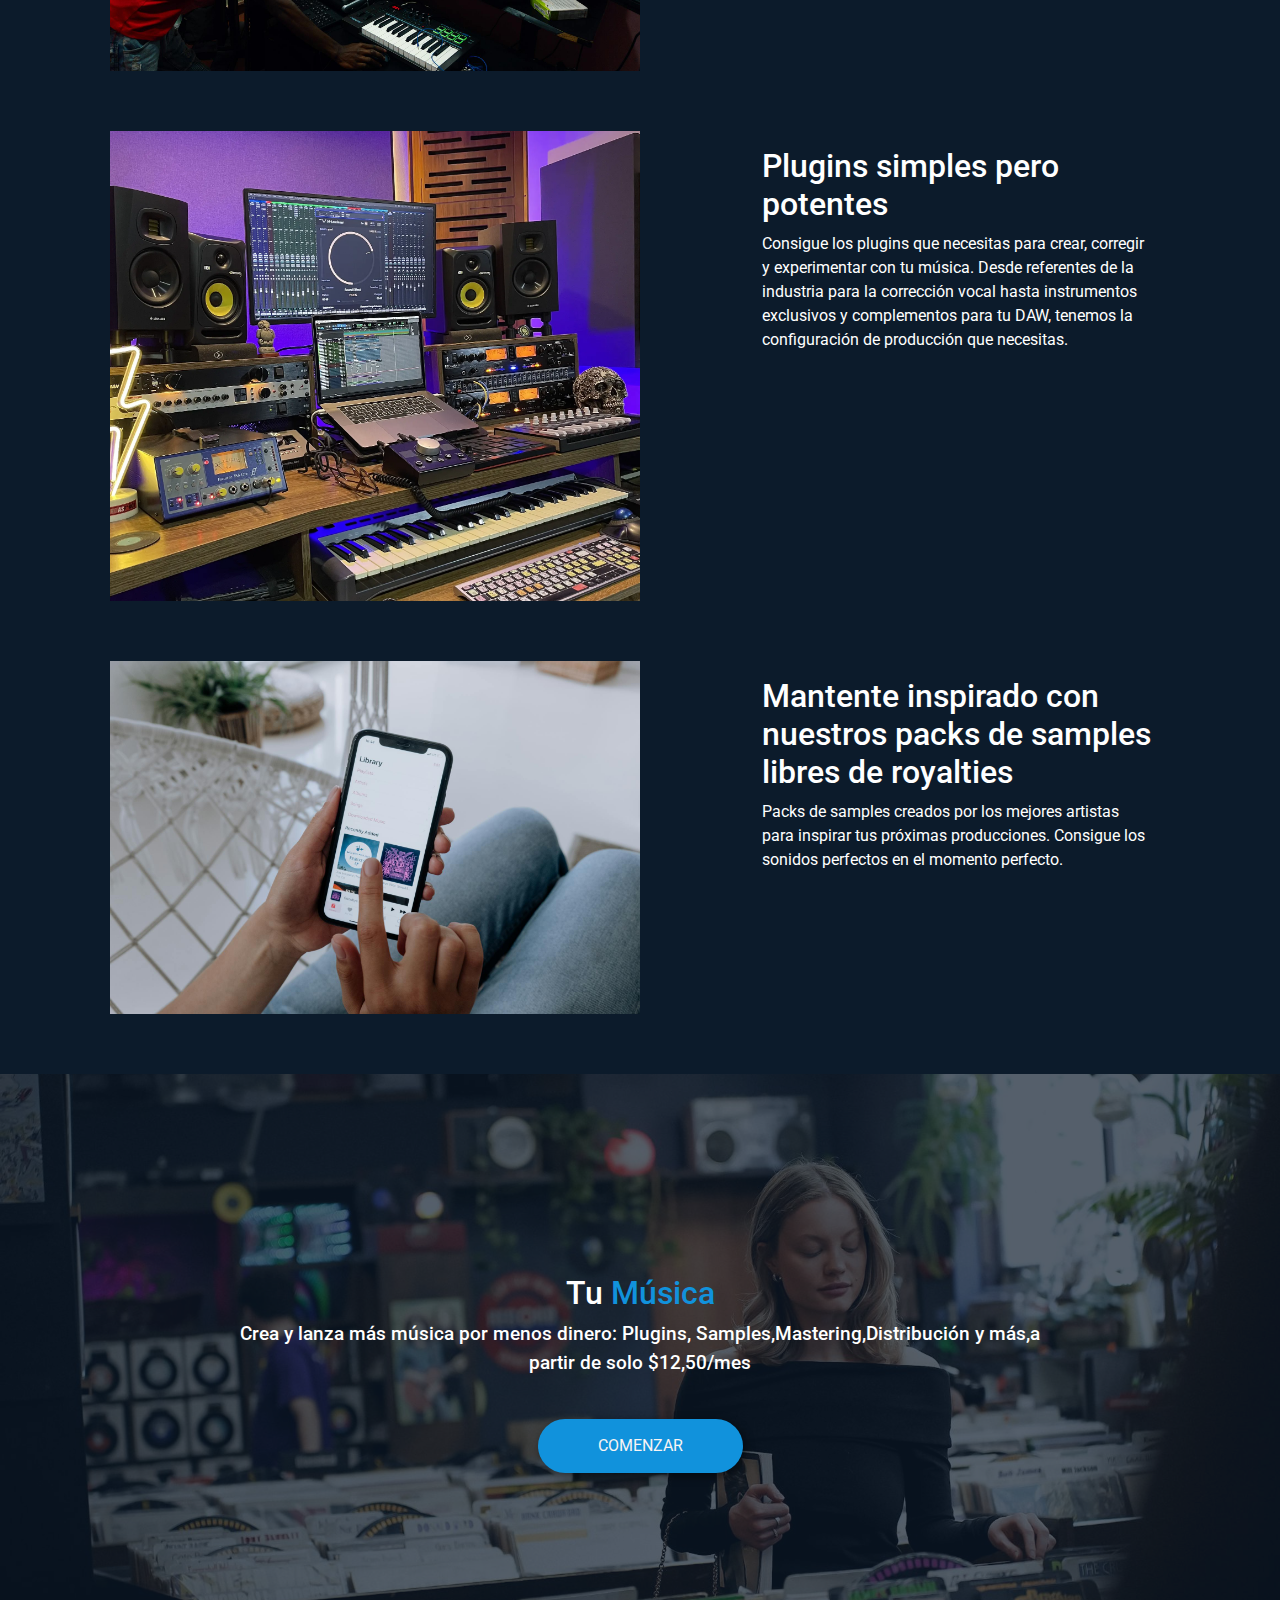
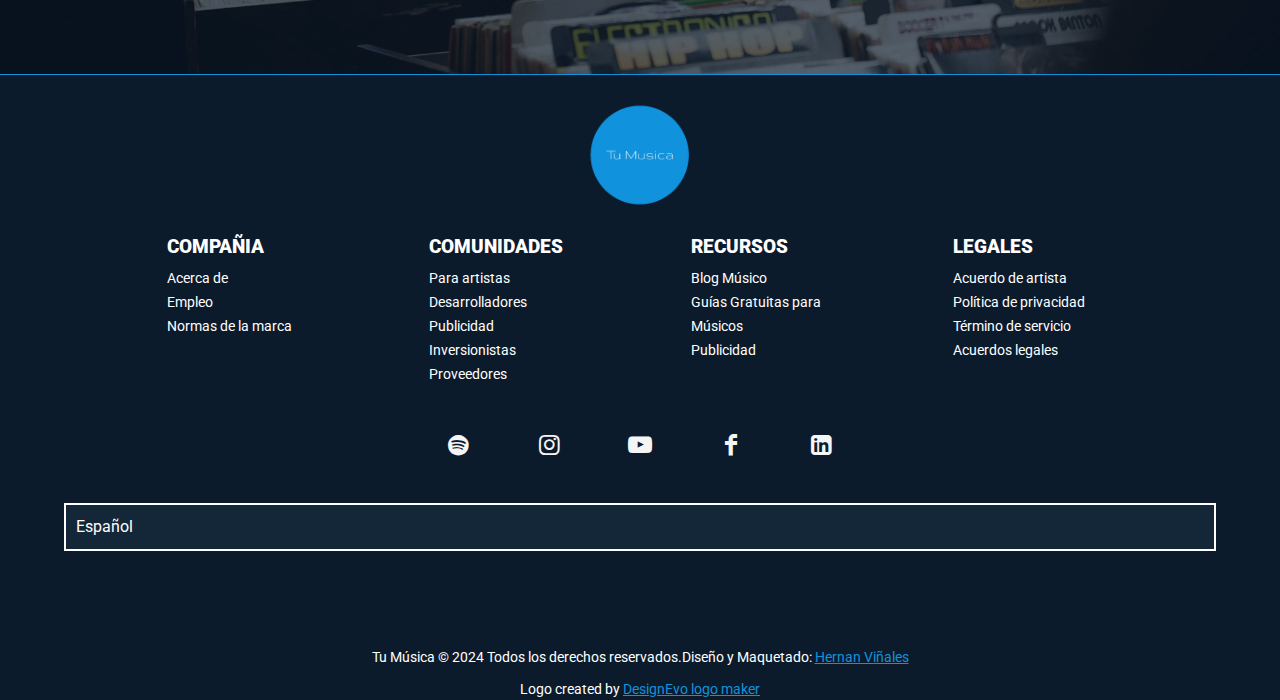
==== commit 80eb90c3: "agregue créditos de DesignVevo en footer" ====
--- a/index.html
+++ b/index.html
@@ -270,8 +270,10 @@
       </div>
       
       <div id="copyFooter">
-        <p>Tu Música &copy;  2024 Todos los derechos reservados. Diseño y Maquetado: <a href="https://www.linkedin.com/in/hernan-vinales-304808326/" target="_blank"> Hernan Viñales</a></p>
-      </div>
+        <p>Tu Música &copy;  2024 Todos los derechos reservados.Diseño y Maquetado: <a href="https://www.linkedin.com/in/hernan-vinales-304808326/" target="_blank"> Hernan Viñales</a></p>
+        <div>Logo created by <a href="https://www.designevo.com/" title="Free Online Logo Maker">DesignEvo logo maker</a></div>
+      </div>
+
     </footer>
     
     <!-- JS BOOTSTRAP -->
--- a/css/index.css
+++ b/css/index.css
@@ -316,6 +316,7 @@
 }
 
 ul li a{
+    
     font-size: .8em;
     color: rgb(255, 255, 255);
     text-decoration: none;
@@ -393,21 +394,37 @@
     /* DERECHOS DE AUTOR */
 
     #copyFooter{
-
+        
         margin-top: 3rem;
         color: white;
         text-align: center;
         font-size: .9rem;
+   
     }
 
     #copyFooter p{
 
-        display: block;
+
         text-decoration: none;
         color:rgb(255, 255, 255);
         margin-bottom:10px;
-
-    }
+    
+
+    }
+
+    #copyFooter a{
+        color: var(--colorMainUno);
+   
+    }
+
+
+    #designVevo{
+       font-size: .8rem;
+    }
+
+
+
+
 
 @media screen and (min-width:768px){
 
@@ -809,9 +826,7 @@
 }
 
 #copyFooter a{
-    display: block;
-
-    color:rgb(221, 221, 221);
+
     margin-bottom:10px;
 }
 
@@ -880,5 +895,6 @@
 
 
 }
+
     
 }